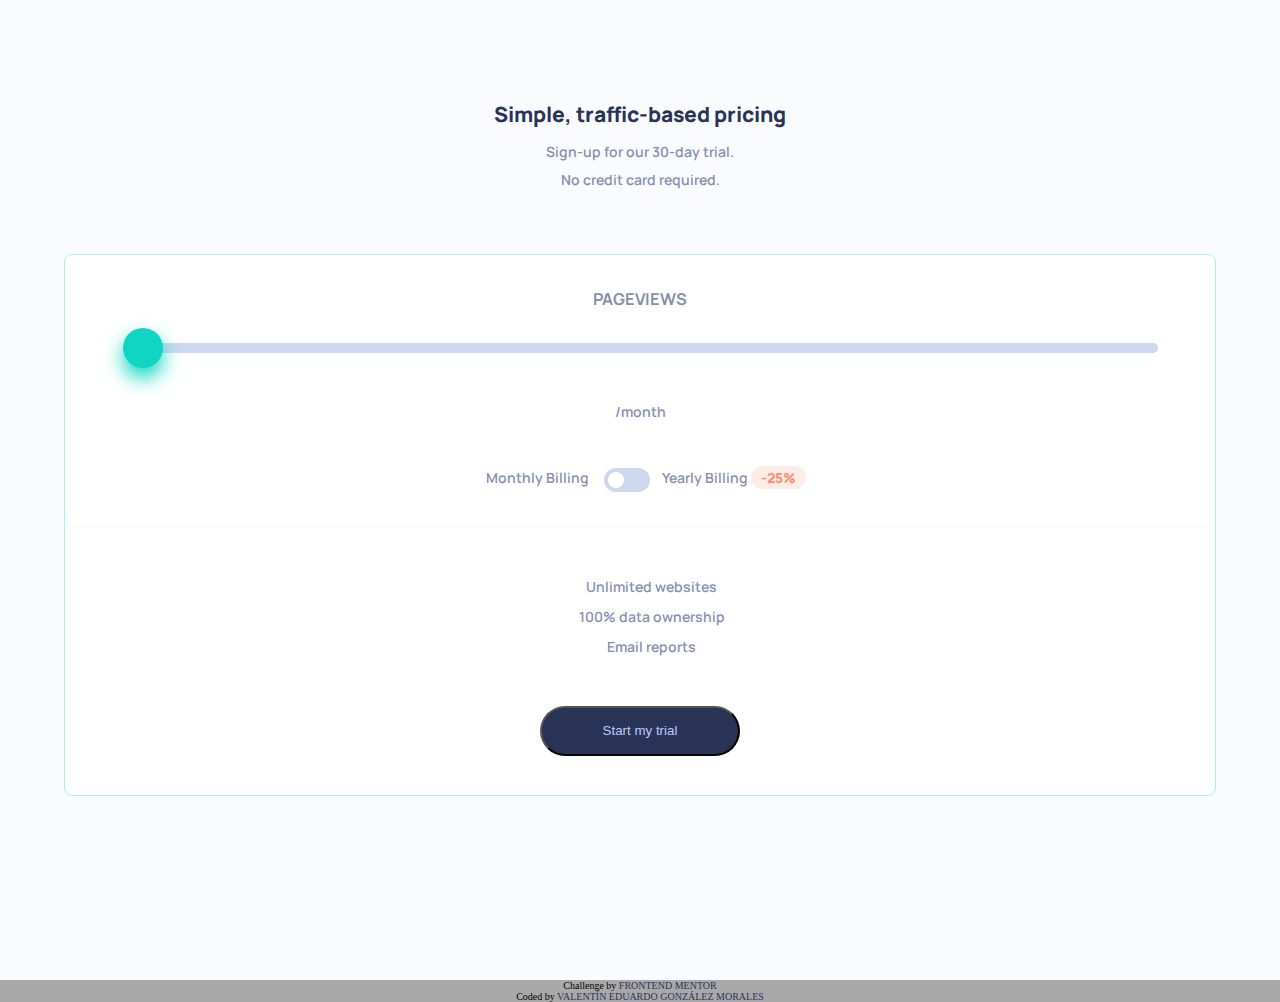
==== index.html @ 88308017 "finished using BEM, SASS and PUG" ====
<!DOCTYPE html>
<html>
  <head>
    <meta charset="UTF-8">
    <meta name="viewport" content="width=device-width, initial-scale=1.0">
    <link rel="icon" type="image/png" sizes="32x32" href="./images/favicon-32x32.png">
    <link rel="stylesheet" href="./css/styles.css">
    <link rel="preconnect" href="https://fonts.gstatic.com">
    <link href="https://fonts.googleapis.com/css2?family=Manrope:wght@600;800&amp;display=swap" rel="stylesheet">
    <title>Frontend Mentor | Interactive pricing component</title>
  </head>
  <body>
    <div class="container">
      <header class="header">
        <h1 class="header__title">Simple, traffic-based pricing</h1>
        <p>Sign-up for our 30-day trial. <br>No credit card required. </p>
      </header>
      <section class="card">
        <div class="card__section card__section--top">
          <h3 class="card__title"><span class="card__viewers"></span> 
            Pageviews
          </h3>
          <input class="card__range" id="myrange" type="range" min="0" max="4" value="0" step="1">
          <div class="card__monthly-price"><span class="card__price"></span>/month</div>
          <div class="card__billing-type">Monthly Billing
            <label class="switch" for="discount_checkbox">
              <input class="switch__checkbox" type="checkbox" id="discount_checkbox"><span class="switch__slider"></span>
            </label>Yearly Billing <span class="card__discount">-25% <span class="card__discount-word">discount</span></span>
          </div>
        </div>
        <div class="card__section card__section--bottom">
          <ul>
            <li><span class="card__list-icon"></span> Unlimited websites</li>
            <li><span class="card__list-icon"></span> 100% data ownership</li>
            <li><span class="card__list-icon"></span> Email reports</li>
          </ul>
          <button class="card__button">Start my trial</button>
        </div>
      </section>
    </div>
    <div class="attribution">Challenge by <a href="https://www.frontendmentor.io?ref=challenge" target="_blank">Frontend Mentor</a>
      <br> 
      Coded by <a href="#">Valentín Eduardo González Morales</a>
    </div>
  </body>
  <script src="./js/slider.js"> </script>
</html>
---- css/styles.css ----
* {
  margin: 0;
  padding: 0;
  box-sizing: border-box;
}

body {
  background: #fafbff url("../images/bg-pattern.svg") no-repeat;
  background-size: 100% 55%;
}

.container {
  width: 90%;
  min-height: 100vh;
  margin: 0 auto;
  text-align: center;
  color: #858fad;
  font-family: "Manrope", sans-serif;
  font-size: 14px;
  font-weight: 600;
}

.header {
  margin: 80px auto 50px auto;
  padding: 10px;
  position: relative;
}
.header::after {
  content: " ";
  min-height: 160px;
  right: 0;
  top: 0;
  left: 0;
  bottom: 0;
  z-index: -1;
  position: absolute;
  display: inline-block;
  background: url("../images/pattern-circles.svg") center center no-repeat;
  background-size: auto;
}
.header__title {
  margin: 10px 0;
  color: #293356;
  font-size: 21px;
  font-weight: 800;
}
.header p {
  line-height: 28px;
}

.card {
  min-height: 60vh;
  background-color: white;
  display: flex;
  flex-direction: column;
  border: 1px solid #a5f3eb;
  border-radius: 8px;
}
.card__section {
  min-height: 30vh;
  display: flex;
  flex-direction: column;
  align-items: center;
  justify-content: space-evenly;
}
.card__section--bottom {
  border-top: 2px solid #fafbff;
}
.card__section--bottom ul {
  list-style: none;
  min-height: 100px;
  display: flex;
  flex-direction: column;
  justify-content: space-evenly;
}
.card__title {
  text-transform: uppercase;
}
.card__monthly-price {
  position: relative;
}
.card__price {
  position: relative;
  left: -5px;
  bottom: -3px;
  color: #293356;
  font-weight: 800;
  font-size: 28px;
}
.card__button {
  width: 200px;
  height: 50px;
  padding: 10px;
  border-radius: 25px;
  color: #bdccff;
  background-color: #293356;
}
.card__list-icon {
  width: 10px;
  height: 10px;
  display: inline-block;
  background-image: url("../images/icon-check.svg");
  background-size: cover;
  margin: 0 10px 0 0;
}
.card__range {
  width: 90%;
  outline: none;
  background-color: #cdd7ee;
  border-radius: 5px;
  height: 10px;
  -webkit-appearance: none;
}
.card__range::-webkit-slider-runnable-track {
  -webkit-appearance: none;
  width: 100%;
  height: 10px;
  cursor: pointer;
  -webkit-transition: 0.2s;
  transition: 0.2s;
  background: transparent;
  height: 40px;
}
.card__range::-ms-track {
  width: 100%;
  height: 10px;
  cursor: pointer;
  -ms-transition: 0.2s;
  transition: 0.2s;
  background: transparent;
}
.card__range::-moz-range-track {
  width: 100%;
  height: 10px;
  cursor: pointer;
  -moz-transition: 0.2s;
  transition: 0.2s;
  background: transparent;
}
.card__range::-webkit-slider-thumb {
  -webkit-appearance: none;
  height: 40px;
  width: 40px;
  border-radius: 25px;
  background: #10d5c2 url("../images/icon-slider.svg") no-repeat;
  background-position-y: center;
  background-position-x: 45%;
  border: none;
  box-shadow: #10d5c2 0 10px 20px;
}
.card__range::-ms-thumb {
  height: 40px;
  width: 40px;
  border-radius: 25px;
  background: #10d5c2 url("../images/icon-slider.svg") no-repeat;
  background-position-y: center;
  background-position-x: 45%;
  border: none;
  box-shadow: #10d5c2 0 10px 20px;
}
.card__range::-moz-range-thumb {
  height: 40px;
  width: 40px;
  border-radius: 25px;
  background: #10d5c2 url("../images/icon-slider.svg") no-repeat;
  background-position-y: center;
  background-position-x: 45%;
  border: none;
  box-shadow: #10d5c2 0 10px 20px;
}
.card__discount {
  padding: 2px 10px;
  border-radius: 25px;
  color: #ff8c66;
  background-color: #feece7;
  font-weight: 800;
}
.card__discount-word {
  display: none;
}
.card__billing-type {
  margin: 10px -12px 0 0;
}

.switch {
  margin: 0 12px;
  width: 46px;
  height: 24px;
  position: relative;
  display: inline-block;
  border-radius: 15px;
  background-color: #cdd7ee;
  transition: 0.5s;
}
.switch__checkbox {
  visibility: hidden;
}
.switch__slider {
  position: absolute;
  top: 0px;
  left: 0px;
  bottom: 0;
  right: 0;
  transition: 0.5s;
}
.switch__slider::before {
  content: "";
  position: inherit;
  top: 4px;
  left: 4px;
  width: 16px;
  height: 16px;
  border-radius: 50%;
  display: inline-block;
  background-color: white;
}
.switch__checkbox:checked + .switch__slider {
  transform: translateX(22px);
}

@media screen and (min-width: 1440px) {
  .card {
    width: 40%;
    margin: 0 auto;
  }
  .card__section--top {
    display: grid;
    grid: "viewers viewers price price" 1fr "slider slider slider slider" 1fr "billing billing billing billing" 1fr/1fr 1fr 1fr 1fr;
    justify-items: center;
  }
  .card__title {
    grid-area: viewers;
  }
  .card__range {
    grid-area: slider;
  }
  .card__monthly-price {
    grid-area: price;
  }
  .card__billing-type {
    grid-area: billing;
  }
  .card__discount-word {
    display: inline;
  }
}
.attribution {
  position: absolute;
  width: 100%;
  font-size: 10px;
  text-align: center;
  background-color: #a9a9a9;
}
.attribution a, .attribution a:visited {
  text-decoration: none;
  color: #293356;
  text-transform: uppercase;
}
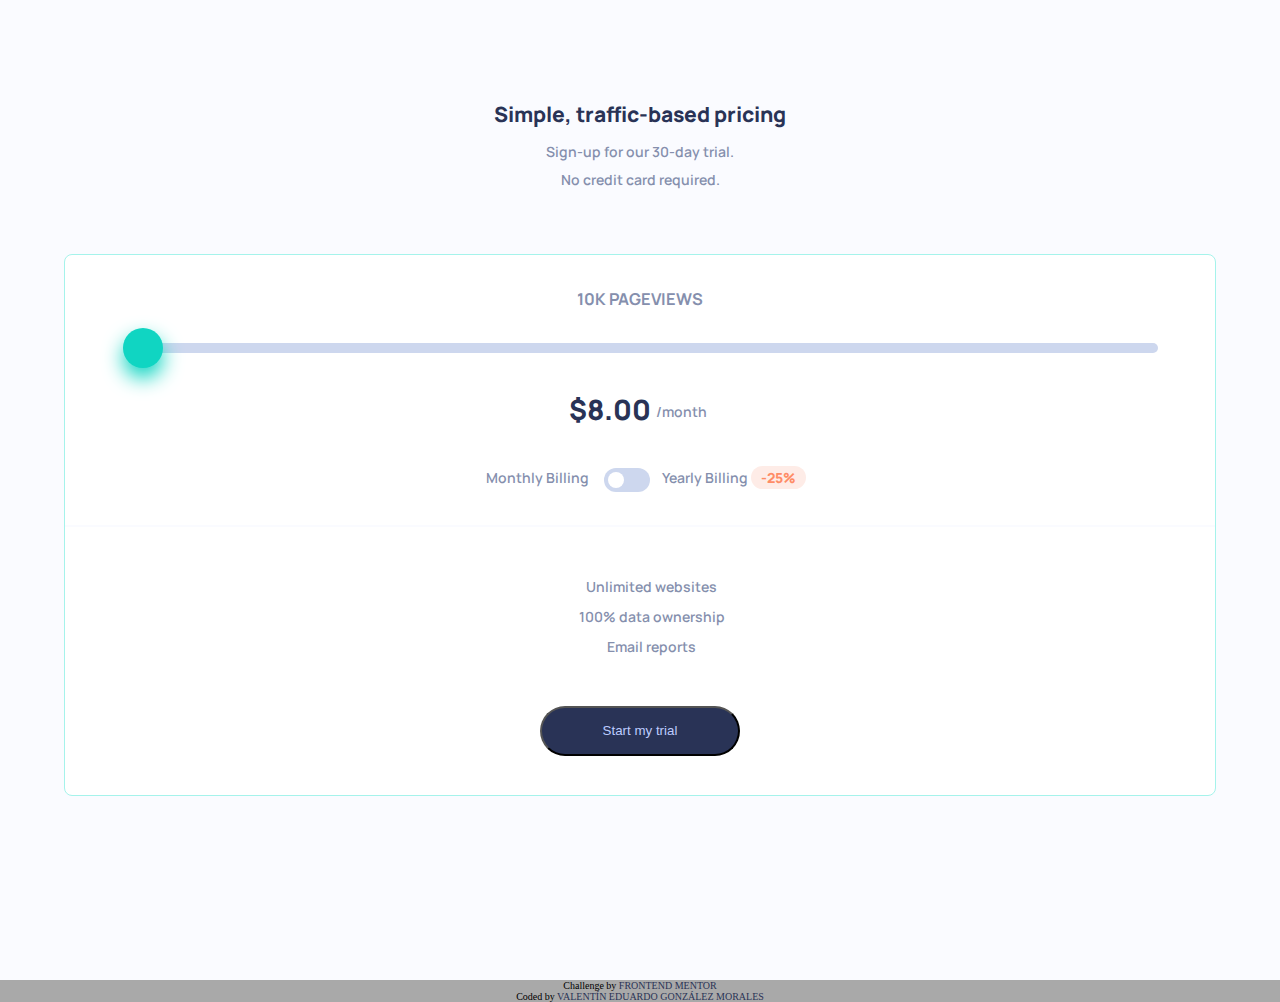
==== commit d3402c7d: "something was missing2" ====
--- a/index.html
+++ b/index.html
@@ -40,7 +40,7 @@
     </div>
     <div class="attribution">Challenge by <a href="https://www.frontendmentor.io?ref=challenge" target="_blank">Frontend Mentor</a>
       <br> 
-      Coded by <a href="#">Valentín Eduardo González Morales</a>
+      Coded by <a href="https://github.com/VE-Glez/interactive-pricing-component-main">Valentín Eduardo González Morales</a>
     </div>
   </body>
   <script src="./js/slider.js"> </script>
